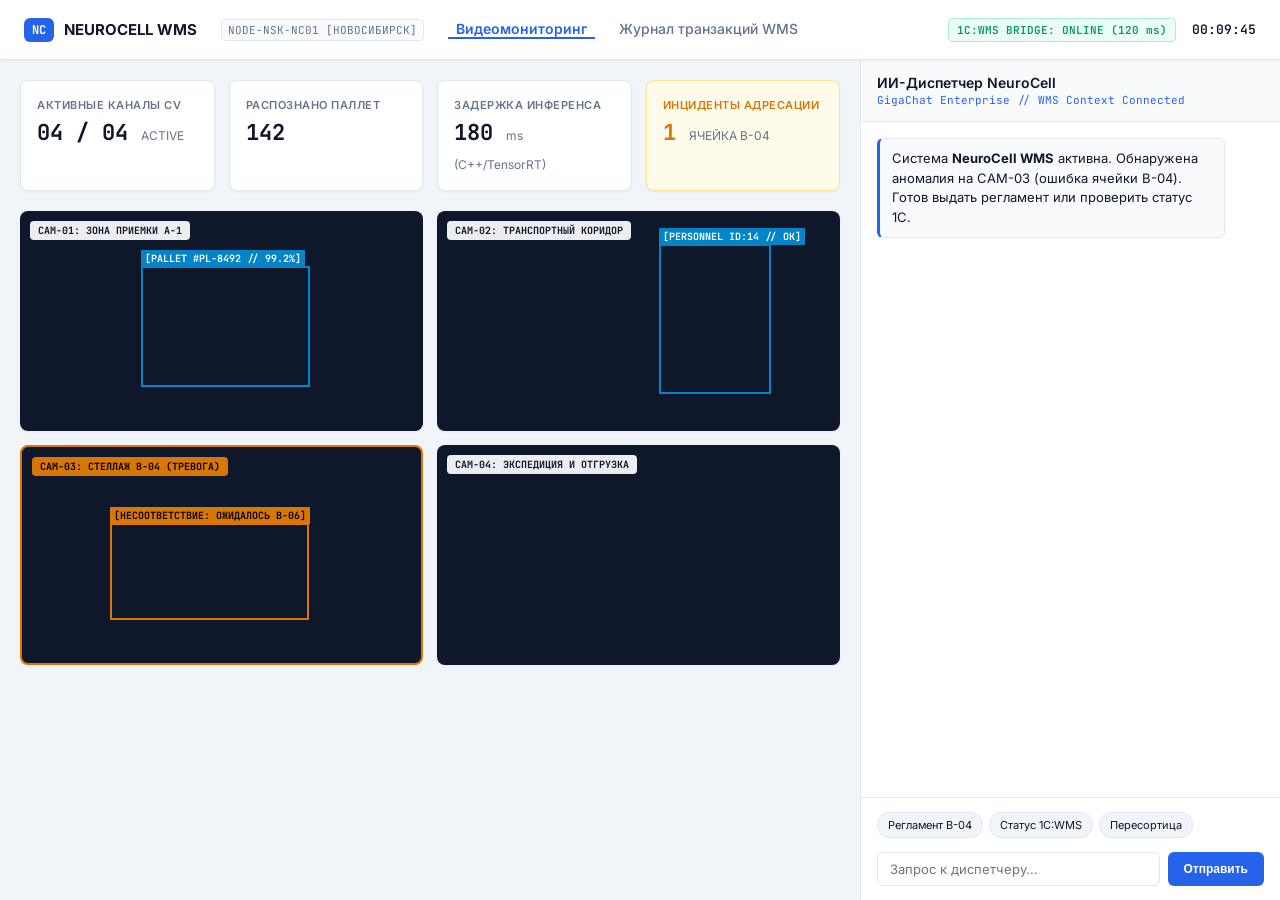
==== index.html @ 1f00ec38 "feat: initial commit NeuroCell WMS with Vercel API and light theme" ====
<!DOCTYPE html>
<html lang="ru">
<head>
    <meta charset="UTF-8">
    <meta name="viewport" content="width=device-width, initial-scale=1.0">
    <title>NeuroCell WMS | Оперативный видеомониторинг</title>
    <link href="https://fonts.googleapis.com/css2?family=Inter:wght@400;500;600;700&family=JetBrains+Mono:wght@400;600;700&display=swap" rel="stylesheet">
    <link rel="stylesheet" href="styles.css">
</head>
<body>
    <header>
        <div class="header-left">
            <div class="logo">
                <span class="logo-badge">NC</span>
                <span>NEUROCELL WMS</span>
            </div>
            <span class="node-id">NODE-NSK-NC01 [НОВОСИБИРСК]</span>
            <nav>
                <a href="index.html" class="active">Видеомониторинг</a>
                <a href="logs.html">Журнал транзакций WMS</a>
            </nav>
        </div>
        <div class="header-right">
            <div class="badge-status">
                1С:WMS BRIDGE: ONLINE (120 ms)
            </div>
            <div class="clock" id="system-clock">--:--:--</div>
        </div>
    </header>

    <div class="dashboard-layout">
        <main>
            <section class="kpi-panel">
                <div class="kpi-card">
                    <span class="kpi-label">Активные каналы CV</span>
                    <div class="kpi-value">04 / 04 <span>ACTIVE</span></div>
                </div>
                <div class="kpi-card">
                    <span class="kpi-label">Распознано паллет</span>
                    <div class="kpi-value" id="pallet-counter">142</div>
                </div>
                <div class="kpi-card">
                    <span class="kpi-label">Задержка инференса</span>
                    <div class="kpi-value">180 <span>ms (C++/TensorRT)</span></div>
                </div>
                <div class="kpi-card warn">
                    <span class="kpi-label" style="color: var(--status-warn)">Инциденты адресации</span>
                    <div class="kpi-value" style="color: var(--status-warn)">1 <span>ЯЧЕЙКА В-04</span></div>
                </div>
            </section>

            <section class="video-matrix">
                <!-- CAM 01 -->
                <div class="camera-feed">
                    <div class="cam-header">
                        <div class="cam-tag">CAM-01: ЗОНА ПРИЕМКИ А-1</div>
                    </div>
                    <div class="bbox" style="top: 25%; left: 30%; width: 42%; height: 55%;">
                        <div class="bbox-label">[PALLET #PL-8492 // 99.2%]</div>
                    </div>
                </div>

                <!-- CAM 02 -->
                <div class="camera-feed">
                    <div class="cam-header">
                        <div class="cam-tag">CAM-02: ТРАНСПОРТНЫЙ КОРИДОР</div>
                    </div>
                    <div class="bbox" style="top: 15%; left: 55%; width: 28%; height: 68%;">
                        <div class="bbox-label">[PERSONNEL ID:14 // OK]</div>
                    </div>
                </div>

                <!-- CAM 03 (ALARM) -->
                <div class="camera-feed" style="border: 2px solid var(--status-warn);">
                    <div class="cam-header">
                        <div class="cam-tag" style="background: var(--status-warn); color: #000;">CAM-03: СТЕЛЛАЖ В-04 (ТРЕВОГА)</div>
                    </div>
                    <div class="bbox alarm" style="top: 35%; left: 22%; width: 50%; height: 45%;">
                        <div class="bbox-label">[НЕСООТВЕТСТВИЕ: ОЖИДАЛОСЬ В-06]</div>
                    </div>
                </div>

                <!-- CAM 04 -->
                <div class="camera-feed">
                    <div class="cam-header">
                        <div class="cam-tag">CAM-04: ЭКСПЕДИЦИЯ И ОТГРУЗКА</div>
                    </div>
                </div>
            </section>
        </main>

        <aside>
            <div class="ai-header">
                <h2>ИИ-Диспетчер NeuroCell</h2>
                <p>GigaChat Enterprise // WMS Context Connected</p>
            </div>
            
            <div class="chat-messages" id="chat-window">
                <div class="msg msg-sys">
                    Система <strong>NeuroCell WMS</strong> активна. Обнаружена аномалия на CAM-03 (ошибка ячейки В-04). Готов выдать регламент или проверить статус 1C.
                </div>
            </div>

            <div class="chat-controls">
                <div class="chips-row">
                    <button type="button" class="chip-btn" onclick="sendQuickMessage('Дай регламент расследования ошибки ячейки В-04')">Регламент В-04</button>
                    <button type="button" class="chip-btn" onclick="sendQuickMessage('Проверь текущий статус шлюза 1C:WMS')">Статус 1C:WMS</button>
                    <button type="button" class="chip-btn" onclick="sendQuickMessage('Что делать при пересортице паллет?')">Пересортица</button>
                </div>
                <div class="chat-input-group">
                    <input type="text" id="chat-input" placeholder="Запрос к диспетчеру..." onkeypress="handleEnter(event)">
                    <button type="button" class="btn-send" onclick="sendMessage()">Отправить</button>
                </div>
            </div>
        </aside>
    </div>

    <script src="app.js"></script>
</body>
</html>
---- styles.css ----
/* styles.css */
:root {
    --bg-canvas: #f1f5f9;
    --bg-panel: #ffffff;
    --border-subtle: #e2e8f0;
    --border-focus: #2563eb;
    
    --text-main: #0f172a;
    --text-muted: #64748b;
    
    /* Статусные цвета */
    --status-ok: #059669;
    --status-warn: #d97706;
    --status-err: #dc2626;
    --status-info: #0284c7;
    --status-brand: #2563eb;

    --font-ui: 'Inter', sans-serif;
    --font-data: 'JetBrains Mono', monospace;
    
    --shadow-sm: 0 1px 3px rgba(0, 0, 0, 0.05);
}

* { box-sizing: border-box; margin: 0; padding: 0; }

body {
    background-color: var(--bg-canvas);
    color: var(--text-main);
    font-family: var(--font-ui);
    height: 100vh;
    display: flex;
    flex-direction: column;
    font-size: 14px;
}

/* Header */
header {
    background-color: var(--bg-panel);
    border-bottom: 1px solid var(--border-subtle);
    display: flex;
    justify-content: space-between;
    align-items: center;
    padding: 0 24px;
    height: 60px;
    box-shadow: var(--shadow-sm);
    z-index: 10;
}

.header-left { display: flex; align-items: center; gap: 24px; }
.logo { font-weight: 700; font-size: 15px; color: var(--text-main); display: flex; align-items: center; gap: 10px; }
.logo-badge { background: var(--status-brand); color: #fff; padding: 4px 8px; border-radius: 6px; font-family: var(--font-data); font-size: 12px; }
.node-id { font-size: 11px; font-family: var(--font-data); color: var(--text-muted); background: #f8fafc; padding: 3px 6px; border-radius: 4px; border: 1px solid var(--border-subtle); }

nav { display: flex; gap: 16px; height: 100%; }
nav a {
    text-decoration: none;
    color: var(--text-muted);
    font-weight: 500;
    display: flex;
    align-items: center;
    padding: 0 8px;
    border-bottom: 2px solid transparent;
    transition: all 0.2s;
}
nav a:hover { color: var(--status-brand); }
nav a.active { color: var(--status-brand); border-bottom-color: var(--status-brand); font-weight: 600; }

.header-right { display: flex; align-items: center; gap: 16px; }
.badge-status {
    display: inline-flex;
    align-items: center;
    gap: 6px;
    font-size: 11px;
    font-family: var(--font-data);
    font-weight: 600;
    padding: 4px 8px;
    border-radius: 4px;
    background: #ecfdf5;
    color: var(--status-ok);
    border: 1px solid #a7f3d0;
}
.clock { font-family: var(--font-data); font-weight: 600; color: var(--text-main); font-size: 13px; }

/* Dashboard Grid */
.dashboard-layout {
    display: grid;
    grid-template-columns: 1fr 420px;
    flex: 1;
    overflow: hidden;
}

main { padding: 20px; overflow-y: auto; display: flex; flex-direction: column; gap: 20px; }

/* KPI Metrics */
.kpi-panel { display: grid; grid-template-columns: repeat(4, 1fr); gap: 14px; }
.kpi-card {
    background: var(--bg-panel);
    border: 1px solid var(--border-subtle);
    border-radius: 8px;
    padding: 14px 16px;
    box-shadow: var(--shadow-sm);
}
.kpi-card.warn { border-color: #fde68a; background: #fffbeb; }
.kpi-label { font-size: 11px; text-transform: uppercase; font-weight: 600; color: var(--text-muted); letter-spacing: 0.5px; }
.kpi-value { font-size: 22px; font-family: var(--font-data); font-weight: 700; margin-top: 6px; }
.kpi-value span { font-size: 12px; font-family: var(--font-ui); font-weight: 400; color: var(--text-muted); }

/* Video Grid */
.video-matrix { display: grid; grid-template-columns: 1fr 1fr; gap: 14px; }
.camera-feed {
    background: #0f172a;
    border-radius: 8px;
    height: 220px;
    position: relative;
    overflow: hidden;
    box-shadow: var(--shadow-sm);
}
.cam-header {
    position: absolute; top: 10px; left: 10px; right: 10px;
    display: flex; justify-content: space-between; z-index: 2;
}
.cam-tag { background: rgba(255,255,255,0.92); color: #0f172a; padding: 3px 8px; font-family: var(--font-data); font-size: 10px; border-radius: 4px; font-weight: 700; }
.bbox { position: absolute; border: 2px solid var(--status-info); }
.bbox-label { background: var(--status-info); color: #fff; font-family: var(--font-data); font-size: 10px; padding: 2px 4px; font-weight: 700; position: absolute; top: -18px; left: -2px; white-space: nowrap; }
.bbox.alarm { border-color: var(--status-warn); }
.bbox.alarm .bbox-label { background: var(--status-warn); color: #000; }

/* AI Console Sidebar */
aside { background: var(--bg-panel); border-left: 1px solid var(--border-subtle); display: flex; flex-direction: column; z-index: 5; }
.ai-header { padding: 14px 16px; border-bottom: 1px solid var(--border-subtle); background: #f8fafc; }
.ai-header h2 { font-size: 14px; font-weight: 600; color: var(--text-main); }
.ai-header p { font-size: 11px; font-family: var(--font-data); color: var(--status-brand); margin-top: 2px; }

.chat-messages { flex: 1; padding: 16px; overflow-y: auto; display: flex; flex-direction: column; gap: 12px; }
.msg { max-width: 90%; padding: 10px 12px; border-radius: 6px; font-size: 13px; line-height: 1.5; }
.msg-sys { background: #f8fafc; border: 1px solid var(--border-subtle); border-left: 3px solid var(--status-brand); align-self: flex-start; }
.msg-op { background: var(--status-brand); color: #fff; align-self: flex-end; border-bottom-right-radius: 0; }

.chat-controls { padding: 14px 16px; border-top: 1px solid var(--border-subtle); background: #ffffff; }
.chips-row { display: flex; gap: 6px; margin-bottom: 10px; overflow-x: auto; padding-bottom: 4px; }
.chips-row::-webkit-scrollbar { height: 3px; }
.chip-btn {
    background: #f1f5f9;
    border: 1px solid var(--border-subtle);
    color: var(--text-main);
    padding: 5px 10px;
    border-radius: 12px;
    font-size: 11px;
    font-family: var(--font-ui);
    cursor: pointer;
    white-space: nowrap;
    transition: all 0.2s;
}
.chip-btn:hover { background: #e2e8f0; border-color: #cbd5e1; }

.chat-input-group { display: flex; gap: 8px; }
input[type="text"] {
    flex: 1;
    border: 1px solid var(--border-subtle);
    padding: 8px 12px;
    border-radius: 6px;
    outline: none;
    font-family: var(--font-ui);
    font-size: 13px;
}
input[type="text"]:focus { border-color: var(--status-brand); }
button.btn-send {
    background: var(--status-brand);
    color: #fff;
    border: none;
    padding: 0 16px;
    border-radius: 6px;
    cursor: pointer;
    font-weight: 600;
    font-size: 12px;
}

/* Tables */
.table-container { background: var(--bg-panel); border: 1px solid var(--border-subtle); border-radius: 8px; overflow: hidden; box-shadow: var(--shadow-sm); }
table { width: 100%; border-collapse: collapse; text-align: left; }
th, td { padding: 10px 14px; border-bottom: 1px solid var(--border-subtle); }
th { font-size: 11px; text-transform: uppercase; color: var(--text-muted); background: #f8fafc; font-weight: 600; }
td { font-family: var(--font-data); font-size: 12px; }
.row-warn { background: #fffbeb; }
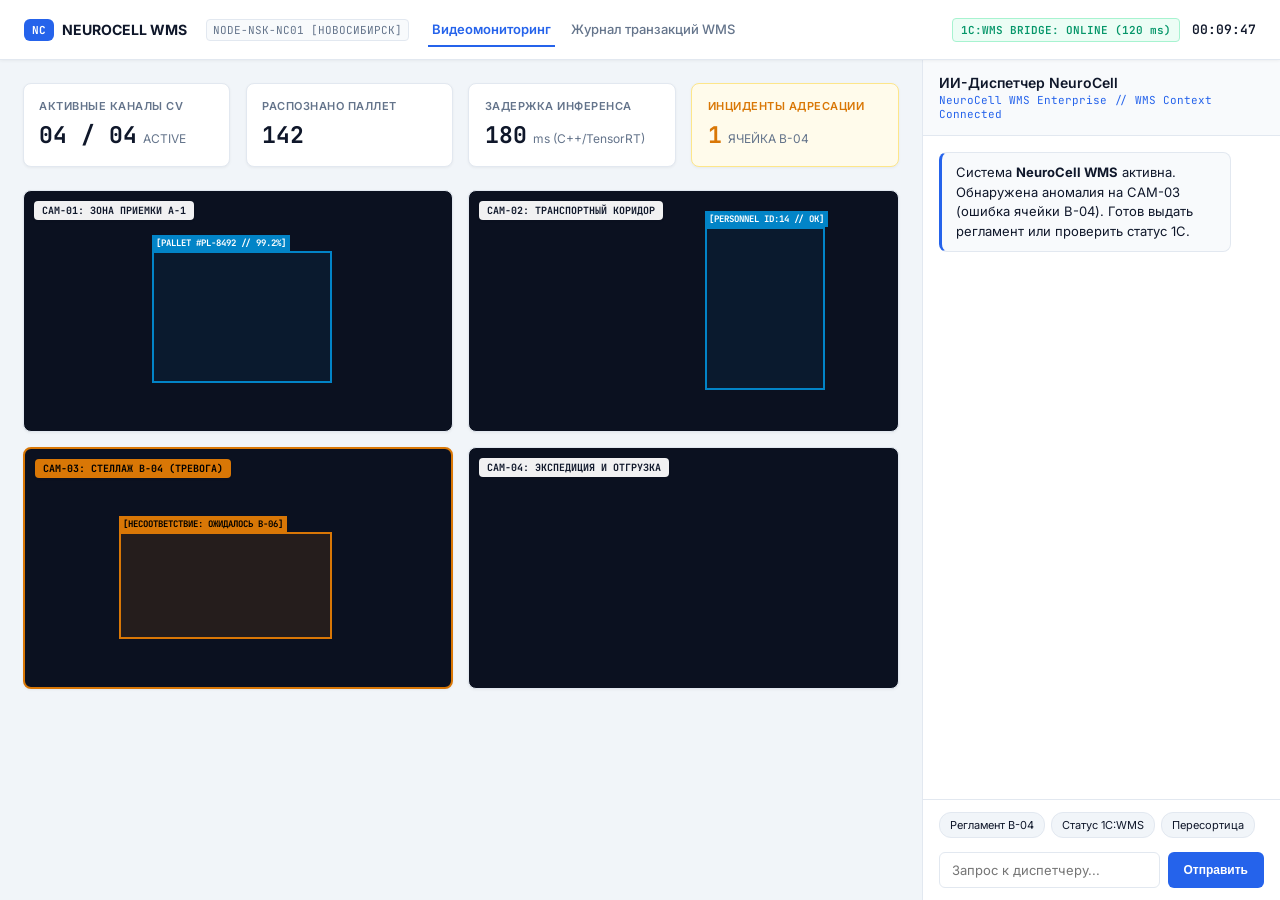
==== commit 2d2c552f: "m" ====
--- a/index.html
+++ b/index.html
@@ -92,7 +92,7 @@
         <aside>
             <div class="ai-header">
                 <h2>ИИ-Диспетчер NeuroCell</h2>
-                <p>GigaChat Enterprise // WMS Context Connected</p>
+                <p>NeuroCell WMS Enterprise // WMS Context Connected</p>
             </div>
             
             <div class="chat-messages" id="chat-window">
@@ -117,4 +117,4 @@
 
     <script src="app.js"></script>
 </body>
-</html>+</html>
--- a/styles.css
+++ b/styles.css
@@ -15,57 +15,118 @@
     --status-info: #0284c7;
     --status-brand: #2563eb;
 
-    --font-ui: 'Inter', sans-serif;
-    --font-data: 'JetBrains Mono', monospace;
+    --font-ui: 'Inter', -apple-system, BlinkMacSystemFont, "Segoe UI", Roboto, sans-serif;
+    --font-data: 'JetBrains Mono', Consolas, monospace;
     
     --shadow-sm: 0 1px 3px rgba(0, 0, 0, 0.05);
-}
-
-* { box-sizing: border-box; margin: 0; padding: 0; }
+    --shadow-md: 0 4px 6px -1px rgba(0, 0, 0, 0.08);
+}
+
+*, *::before, *::after { 
+    box-sizing: border-box; 
+    margin: 0; 
+    padding: 0; 
+}
+
+html, body {
+    height: 100%;
+}
 
 body {
     background-color: var(--bg-canvas);
     color: var(--text-main);
     font-family: var(--font-ui);
-    height: 100vh;
+    min-height: 100vh;
+    min-height: 100dvh;
     display: flex;
     flex-direction: column;
-    font-size: 14px;
-}
-
-/* Header */
+    font-size: clamp(13px, 0.9vw, 14px);
+    overflow-x: hidden;
+}
+
+/* ==========================================================================
+   1. ШАПКА (HEADER) — Адаптивная
+   ========================================================================== */
 header {
     background-color: var(--bg-panel);
     border-bottom: 1px solid var(--border-subtle);
     display: flex;
     justify-content: space-between;
     align-items: center;
-    padding: 0 24px;
-    height: 60px;
+    padding: 0 clamp(12px, 2vw, 24px);
+    min-height: 60px;
     box-shadow: var(--shadow-sm);
-    z-index: 10;
-}
-
-.header-left { display: flex; align-items: center; gap: 24px; }
-.logo { font-weight: 700; font-size: 15px; color: var(--text-main); display: flex; align-items: center; gap: 10px; }
-.logo-badge { background: var(--status-brand); color: #fff; padding: 4px 8px; border-radius: 6px; font-family: var(--font-data); font-size: 12px; }
-.node-id { font-size: 11px; font-family: var(--font-data); color: var(--text-muted); background: #f8fafc; padding: 3px 6px; border-radius: 4px; border: 1px solid var(--border-subtle); }
-
-nav { display: flex; gap: 16px; height: 100%; }
+    z-index: 20;
+    flex-wrap: wrap;
+    gap: 12px;
+}
+
+.header-left { 
+    display: flex; 
+    align-items: center; 
+    gap: clamp(10px, 1.5vw, 20px);
+    flex-wrap: wrap;
+}
+
+.logo { 
+    font-weight: 700; 
+    font-size: clamp(14px, 1.1vw, 16px); 
+    color: var(--text-main); 
+    display: flex; 
+    align-items: center; 
+    gap: 8px; 
+    white-space: nowrap;
+}
+
+.logo-badge { 
+    background: var(--status-brand); 
+    color: #fff; 
+    padding: 4px 8px; 
+    border-radius: 6px; 
+    font-family: var(--font-data); 
+    font-size: 11px; 
+}
+
+.node-id { 
+    font-size: 11px; 
+    font-family: var(--font-data); 
+    color: var(--text-muted); 
+    background: #f8fafc; 
+    padding: 3px 6px; 
+    border-radius: 4px; 
+    border: 1px solid var(--border-subtle); 
+    white-space: nowrap;
+}
+
+nav { 
+    display: flex; 
+    gap: 12px; 
+    height: 100%; 
+}
+
 nav a {
     text-decoration: none;
     color: var(--text-muted);
     font-weight: 500;
-    display: flex;
+    display: inline-flex;
     align-items: center;
-    padding: 0 8px;
+    padding: 8px 4px;
     border-bottom: 2px solid transparent;
-    transition: all 0.2s;
+    transition: color 0.15s, border-color 0.15s;
+    white-space: nowrap;
+    font-size: 13px;
 }
 nav a:hover { color: var(--status-brand); }
 nav a.active { color: var(--status-brand); border-bottom-color: var(--status-brand); font-weight: 600; }
 
-.header-right { display: flex; align-items: center; gap: 16px; }
+.header-right { 
+    display: flex; 
+    align-items: center; 
+    gap: 12px; 
+    margin-left: auto;
+    flex-wrap: wrap;
+}
+
 .badge-status {
     display: inline-flex;
     align-items: center;
@@ -78,67 +139,272 @@
     background: #ecfdf5;
     color: var(--status-ok);
     border: 1px solid #a7f3d0;
-}
-.clock { font-family: var(--font-data); font-weight: 600; color: var(--text-main); font-size: 13px; }
-
-/* Dashboard Grid */
+    white-space: nowrap;
+}
+
+.clock { 
+    font-family: var(--font-data); 
+    font-weight: 600; 
+    color: var(--text-main); 
+    font-size: 13px; 
+    white-space: nowrap;
+}
+
+/* ==========================================================================
+   2. ГЛАВНЫЙ ЛЕЙАУТ (DASHBOARD LAYOUT)
+   ========================================================================== */
 .dashboard-layout {
     display: grid;
-    grid-template-columns: 1fr 420px;
+    grid-template-columns: minmax(0, 1fr) clamp(340px, 28vw, 460px);
     flex: 1;
+    min-height: 0; /* Критично для правильного скролла внутри грида */
     overflow: hidden;
 }
 
-main { padding: 20px; overflow-y: auto; display: flex; flex-direction: column; gap: 20px; }
-
-/* KPI Metrics */
-.kpi-panel { display: grid; grid-template-columns: repeat(4, 1fr); gap: 14px; }
+main { 
+    padding: clamp(12px, 1.8vw, 24px); 
+    overflow-y: auto; 
+    display: flex; 
+    flex-direction: column; 
+    gap: clamp(14px, 1.8vw, 24px); 
+    min-width: 0; /* Не дает переполнять grid-колонку */
+}
+
+/* ==========================================================================
+   3. ПАНЕЛЬ KPI (МЕТРИКИ) — auto-fit сетка
+   ========================================================================== */
+.kpi-panel { 
+    display: grid; 
+    grid-template-columns: repeat(auto-fit, minmax(min(100%, 190px), 1fr)); 
+    gap: clamp(10px, 1.2vw, 16px); 
+}
+
 .kpi-card {
     background: var(--bg-panel);
     border: 1px solid var(--border-subtle);
     border-radius: 8px;
-    padding: 14px 16px;
+    padding: clamp(12px, 1.2vw, 16px);
     box-shadow: var(--shadow-sm);
-}
-.kpi-card.warn { border-color: #fde68a; background: #fffbeb; }
-.kpi-label { font-size: 11px; text-transform: uppercase; font-weight: 600; color: var(--text-muted); letter-spacing: 0.5px; }
-.kpi-value { font-size: 22px; font-family: var(--font-data); font-weight: 700; margin-top: 6px; }
-.kpi-value span { font-size: 12px; font-family: var(--font-ui); font-weight: 400; color: var(--text-muted); }
-
-/* Video Grid */
-.video-matrix { display: grid; grid-template-columns: 1fr 1fr; gap: 14px; }
+    display: flex;
+    flex-direction: column;
+    justify-content: space-between;
+}
+
+.kpi-card.warn { 
+    border-color: #fde68a; 
+    background: #fffbeb; 
+}
+
+.kpi-label { 
+    font-size: 11px; 
+    text-transform: uppercase; 
+    font-weight: 600; 
+    color: var(--text-muted); 
+    letter-spacing: 0.5px; 
+}
+
+.kpi-value { 
+    font-size: clamp(20px, 1.8vw, 26px); 
+    font-family: var(--font-data); 
+    font-weight: 700; 
+    margin-top: 6px; 
+    display: flex;
+    align-items: baseline;
+    gap: 6px;
+    flex-wrap: wrap;
+}
+
+.kpi-value span { 
+    font-size: 12px; 
+    font-family: var(--font-ui); 
+    font-weight: 400; 
+    color: var(--text-muted); 
+}
+
+/* ==========================================================================
+   4. СЕТКА КАМЕР (16:9 АВТО-ПРОПОРЦИИ)
+   ========================================================================== */
+.video-matrix { 
+    display: grid; 
+    grid-template-columns: repeat(auto-fit, minmax(min(100%, 320px), 1fr)); 
+    gap: clamp(10px, 1.2vw, 16px); 
+}
+
 .camera-feed {
-    background: #0f172a;
+    background: #0b1120;
     border-radius: 8px;
-    height: 220px;
+    aspect-ratio: 16 / 9;
+    min-height: 200px;
     position: relative;
     overflow: hidden;
     box-shadow: var(--shadow-sm);
-}
+    border: 1px solid var(--border-subtle);
+}
+
 .cam-header {
-    position: absolute; top: 10px; left: 10px; right: 10px;
-    display: flex; justify-content: space-between; z-index: 2;
-}
-.cam-tag { background: rgba(255,255,255,0.92); color: #0f172a; padding: 3px 8px; font-family: var(--font-data); font-size: 10px; border-radius: 4px; font-weight: 700; }
-.bbox { position: absolute; border: 2px solid var(--status-info); }
-.bbox-label { background: var(--status-info); color: #fff; font-family: var(--font-data); font-size: 10px; padding: 2px 4px; font-weight: 700; position: absolute; top: -18px; left: -2px; white-space: nowrap; }
-.bbox.alarm { border-color: var(--status-warn); }
-.bbox.alarm .bbox-label { background: var(--status-warn); color: #000; }
-
-/* AI Console Sidebar */
-aside { background: var(--bg-panel); border-left: 1px solid var(--border-subtle); display: flex; flex-direction: column; z-index: 5; }
-.ai-header { padding: 14px 16px; border-bottom: 1px solid var(--border-subtle); background: #f8fafc; }
-.ai-header h2 { font-size: 14px; font-weight: 600; color: var(--text-main); }
-.ai-header p { font-size: 11px; font-family: var(--font-data); color: var(--status-brand); margin-top: 2px; }
-
-.chat-messages { flex: 1; padding: 16px; overflow-y: auto; display: flex; flex-direction: column; gap: 12px; }
-.msg { max-width: 90%; padding: 10px 12px; border-radius: 6px; font-size: 13px; line-height: 1.5; }
-.msg-sys { background: #f8fafc; border: 1px solid var(--border-subtle); border-left: 3px solid var(--status-brand); align-self: flex-start; }
-.msg-op { background: var(--status-brand); color: #fff; align-self: flex-end; border-bottom-right-radius: 0; }
-
-.chat-controls { padding: 14px 16px; border-top: 1px solid var(--border-subtle); background: #ffffff; }
-.chips-row { display: flex; gap: 6px; margin-bottom: 10px; overflow-x: auto; padding-bottom: 4px; }
-.chips-row::-webkit-scrollbar { height: 3px; }
+    position: absolute; 
+    top: 10px; 
+    left: 10px; 
+    right: 10px;
+    display: flex; 
+    justify-content: space-between; 
+    z-index: 2;
+    pointer-events: none;
+}
+
+.cam-tag { 
+    background: rgba(255, 255, 255, 0.94); 
+    color: #0f172a; 
+    padding: 3px 8px; 
+    font-family: var(--font-data); 
+    font-size: 10px; 
+    border-radius: 4px; 
+    font-weight: 700; 
+    box-shadow: var(--shadow-sm);
+}
+
+/* Bounding Boxes */
+.bbox { 
+    position: absolute; 
+    border: 2px solid var(--status-info); 
+    background: rgba(2, 132, 199, 0.08);
+}
+
+.bbox-label { 
+    background: var(--status-info); 
+    color: #fff; 
+    font-family: var(--font-data); 
+    font-size: 9px; 
+    padding: 2px 4px; 
+    font-weight: 700; 
+    position: absolute; 
+    top: -18px; 
+    left: -2px; 
+    white-space: nowrap; 
+}
+
+.bbox.alarm { 
+    border-color: var(--status-warn); 
+    background: rgba(217, 119, 6, 0.12);
+}
+.bbox.alarm .bbox-label { 
+    background: var(--status-warn); 
+    color: #000; 
+}
+
+/* ==========================================================================
+   5. САЙДБАР ИИ-ДИСПЕТЧЕРА (ЧАТ)
+   ========================================================================== */
+aside { 
+    background: var(--bg-panel); 
+    border-left: 1px solid var(--border-subtle); 
+    display: flex; 
+    flex-direction: column; 
+    z-index: 10;
+    
+    /* КРИТИЧНО ДЛЯ СКРОЛЛА: жестко держим высоту колонки */
+    height: 100%;
+    max-height: 100%;
+    min-height: 0; 
+    min-width: 0;
+    overflow: hidden; /* Родитель не растягивается наружу */
+}
+
+.ai-header { 
+    padding: 14px 16px; 
+    border-bottom: 1px solid var(--border-subtle); 
+    background: #f8fafc; 
+    flex-shrink: 0; /* Шапка чата никогда не сжимается */
+}
+
+.ai-header h2 { 
+    font-size: 14px; 
+    font-weight: 600; 
+    color: var(--text-main); 
+}
+
+.ai-header p { 
+    font-size: 11px; 
+    font-family: var(--font-data); 
+    color: var(--status-brand); 
+    margin-top: 2px; 
+}
+
+.chat-messages { 
+    flex: 1 1 0; /* flex-grow: 1, flex-shrink: 1, flex-basis: 0 */
+    min-height: 0; /* Разрешает блоку стать меньше контента и включить скролл */
+    padding: 16px; 
+    overflow-y: auto; 
+    overflow-x: hidden;
+    display: flex; 
+    flex-direction: column; 
+    gap: 12px; 
+    -webkit-overflow-scrolling: touch;
+}
+
+/* Кастомный аккуратный скроллбар */
+.chat-messages::-webkit-scrollbar {
+    width: 6px;
+}
+.chat-messages::-webkit-scrollbar-track {
+    background: transparent;
+}
+.chat-messages::-webkit-scrollbar-thumb {
+    background: #cbd5e1;
+    border-radius: 4px;
+}
+.chat-messages::-webkit-scrollbar-thumb:hover {
+    background: #94a3b8;
+}
+
+.chat-controls { 
+    padding: 12px 16px; 
+    border-top: 1px solid var(--border-subtle); 
+    background: #ffffff; 
+    flex-shrink: 0; /* Панель ввода всегда прижата к низу и не сжимается */
+}
+
+.msg { 
+    max-width: 90%; 
+    padding: 10px 14px; 
+    border-radius: 8px; 
+    font-size: 13px; 
+    line-height: 1.5; 
+    word-break: break-word;
+}
+
+.msg-sys { 
+    background: #f8fafc; 
+    border: 1px solid var(--border-subtle); 
+    border-left: 3px solid var(--status-brand); 
+    align-self: flex-start; 
+}
+
+.msg-op { 
+    background: var(--status-brand); 
+    color: #fff; 
+    align-self: flex-end; 
+    border-bottom-right-radius: 2px; 
+}
+
+.chat-controls { 
+    padding: 12px 16px; 
+    border-top: 1px solid var(--border-subtle); 
+    background: #ffffff; 
+}
+
+.chips-row { 
+    display: flex; 
+    gap: 6px; 
+    margin-bottom: 10px; 
+    overflow-x: auto; 
+    padding-bottom: 4px; 
+    -webkit-overflow-scrolling: touch;
+}
+
+.chips-row::-webkit-scrollbar { height: 4px; }
+.chips-row::-webkit-scrollbar-thumb { background: #cbd5e1; border-radius: 4px; }
+
 .chip-btn {
     background: #f1f5f9;
     border: 1px solid var(--border-subtle);
@@ -149,21 +415,29 @@
     font-family: var(--font-ui);
     cursor: pointer;
     white-space: nowrap;
-    transition: all 0.2s;
+    transition: background-color 0.15s, border-color 0.15s;
+    flex-shrink: 0;
 }
 .chip-btn:hover { background: #e2e8f0; border-color: #cbd5e1; }
 
-.chat-input-group { display: flex; gap: 8px; }
+.chat-input-group { 
+    display: flex; 
+    gap: 8px; 
+}
+
 input[type="text"] {
     flex: 1;
+    min-width: 0;
     border: 1px solid var(--border-subtle);
-    padding: 8px 12px;
+    padding: 9px 12px;
     border-radius: 6px;
     outline: none;
     font-family: var(--font-ui);
     font-size: 13px;
+    transition: border-color 0.15s;
 }
 input[type="text"]:focus { border-color: var(--status-brand); }
+
 button.btn-send {
     background: var(--status-brand);
     color: #fff;
@@ -173,12 +447,106 @@
     cursor: pointer;
     font-weight: 600;
     font-size: 12px;
-}
-
-/* Tables */
-.table-container { background: var(--bg-panel); border: 1px solid var(--border-subtle); border-radius: 8px; overflow: hidden; box-shadow: var(--shadow-sm); }
-table { width: 100%; border-collapse: collapse; text-align: left; }
-th, td { padding: 10px 14px; border-bottom: 1px solid var(--border-subtle); }
-th { font-size: 11px; text-transform: uppercase; color: var(--text-muted); background: #f8fafc; font-weight: 600; }
-td { font-family: var(--font-data); font-size: 12px; }
-.row-warn { background: #fffbeb; }+    white-space: nowrap;
+    transition: background-color 0.15s;
+}
+button.btn-send:hover { background: #1d4ed8; }
+
+/* ==========================================================================
+   6. ТАБЛИЦЫ (СТРАНИЦА LOGS) С АВТО-СКРОЛЛОМ
+   ========================================================================== */
+.table-container { 
+    background: var(--bg-panel); 
+    border: 1px solid var(--border-subtle); 
+    border-radius: 8px; 
+    overflow-x: auto; 
+    box-shadow: var(--shadow-sm); 
+    -webkit-overflow-scrolling: touch;
+}
+
+table { 
+    width: 100%; 
+    min-width: 640px; /* Чтобы не сжимало колонки до нечитаемости */
+    border-collapse: collapse; 
+    text-align: left; 
+}
+
+th, td { 
+    padding: 10px 14px; 
+    border-bottom: 1px solid var(--border-subtle); 
+}
+
+th { 
+    font-size: 11px; 
+    text-transform: uppercase; 
+    color: var(--text-muted); 
+    background: #f8fafc; 
+    font-weight: 600; 
+    letter-spacing: 0.5px;
+}
+
+td { 
+    font-family: var(--font-data); 
+    font-size: 12px; 
+}
+
+.row-warn { background: #fffbeb; }
+
+/* ==========================================================================
+   7. МЕДИА-ЗАПРОСЫ (MEDIA QUERIES) ДЛЯ МОБИЛЬНЫХ И ПЛАНШЕТОВ
+   ========================================================================== */
+
+/* Планшеты и компактные экраны (< 1080px): переключение в одну колонку */
+@media (max-width: 1080px) {
+    body {
+        overflow-y: auto;
+    }
+
+    .dashboard-layout {
+        grid-template-columns: 1fr;
+        grid-template-rows: auto auto;
+        overflow: visible;
+    }
+
+    main {
+        overflow-y: visible;
+    }
+
+    aside {
+        border-left: none;
+        border-top: 1px solid var(--border-subtle);
+        height: 520px;
+    }
+}
+
+/* Смартфоны (< 640px) */
+@media (max-width: 640px) {
+    header {
+        padding: 10px 14px;
+        min-height: auto;
+    }
+
+    .header-left, .header-right {
+        width: 100%;
+        justify-content: space-between;
+    }
+
+    nav {
+        order: 3;
+        width: 100%;
+        border-top: 1px solid var(--border-subtle);
+        padding-top: 8px;
+    }
+
+    .node-id {
+        display: none; /* Прячем технический узел на узких экранах ради компактности */
+    }
+
+    .video-matrix {
+        grid-template-columns: 1fr; /* По одной камере во всю ширину */
+    }
+
+    aside {
+        height: 440px;
+    }
+}
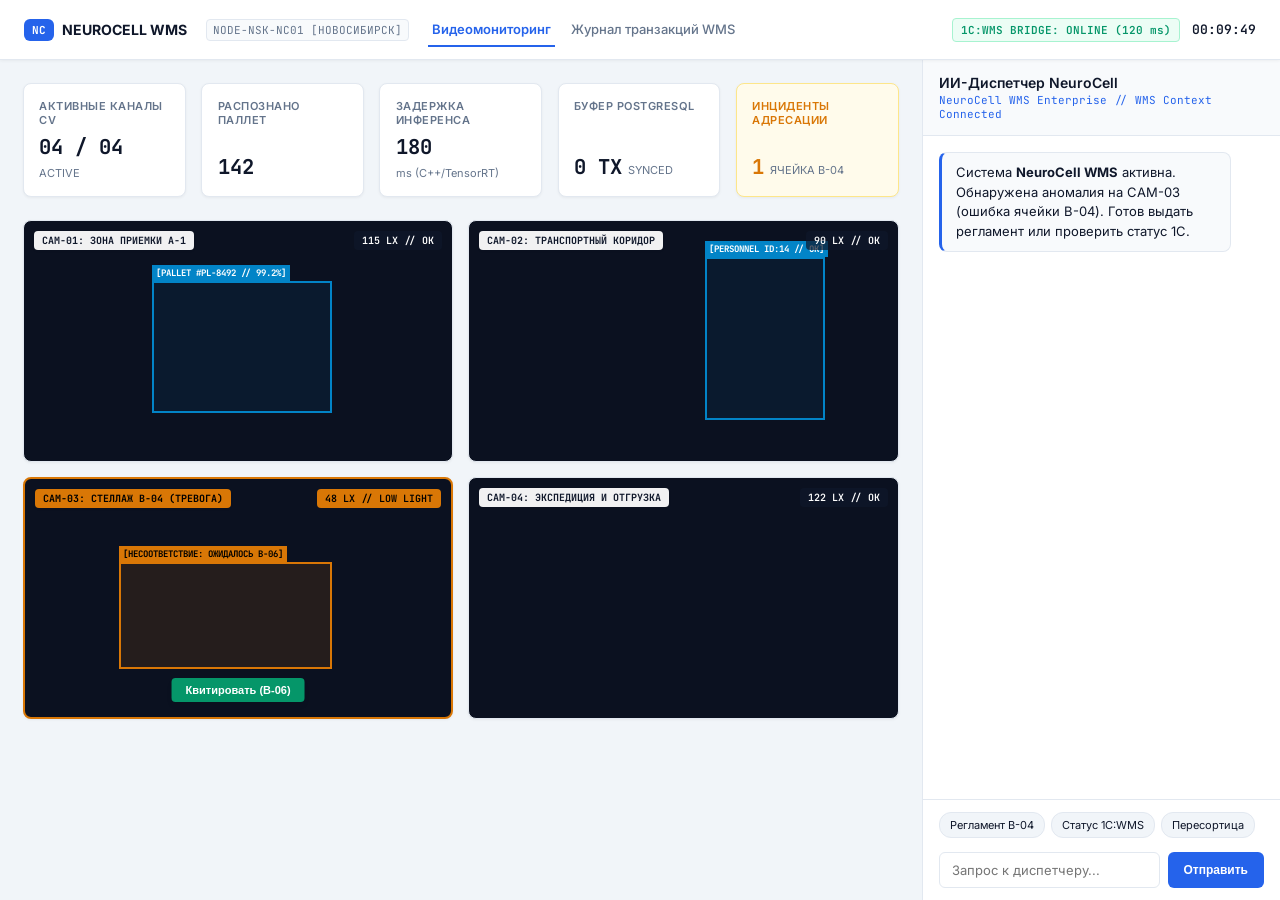
==== commit 8fd4cc50: "l" ====
--- a/index.html
+++ b/index.html
@@ -43,9 +43,13 @@
                     <span class="kpi-label">Задержка инференса</span>
                     <div class="kpi-value">180 <span>ms (C++/TensorRT)</span></div>
                 </div>
-                <div class="kpi-card warn">
-                    <span class="kpi-label" style="color: var(--status-warn)">Инциденты адресации</span>
-                    <div class="kpi-value" style="color: var(--status-warn)">1 <span>ЯЧЕЙКА В-04</span></div>
+                 <div class="kpi-card">
+                    <span class="kpi-label">Буфер PostgreSQL</span>
+                    <div class="kpi-value">0 TX <span>SYNCED</span></div>
+                </div>
+                <div class="kpi-card warn" id="incident-card">
+                    <span class="kpi-label" id="incident-label" style="color: var(--status-warn)">Инциденты адресации</span>
+                    <div class="kpi-value" id="incident-counter" style="color: var(--status-warn)">1 <span>ЯЧЕЙКА В-04</span></div>
                 </div>
             </section>
 
@@ -54,6 +58,7 @@
                 <div class="camera-feed">
                     <div class="cam-header">
                         <div class="cam-tag">CAM-01: ЗОНА ПРИЕМКИ А-1</div>
+                        <div class="cam-lux">115 LX // OK</div>
                     </div>
                     <div class="bbox" style="top: 25%; left: 30%; width: 42%; height: 55%;">
                         <div class="bbox-label">[PALLET #PL-8492 // 99.2%]</div>
@@ -64,6 +69,7 @@
                 <div class="camera-feed">
                     <div class="cam-header">
                         <div class="cam-tag">CAM-02: ТРАНСПОРТНЫЙ КОРИДОР</div>
+                        <div class="cam-lux">90 LX // OK</div>
                     </div>
                     <div class="bbox" style="top: 15%; left: 55%; width: 28%; height: 68%;">
                         <div class="bbox-label">[PERSONNEL ID:14 // OK]</div>
@@ -71,12 +77,14 @@
                 </div>
 
                 <!-- CAM 03 (ALARM) -->
-                <div class="camera-feed" style="border: 2px solid var(--status-warn);">
+                <div class="camera-feed" id="cam-03" style="border: 2px solid var(--status-warn);">
                     <div class="cam-header">
                         <div class="cam-tag" style="background: var(--status-warn); color: #000;">CAM-03: СТЕЛЛАЖ В-04 (ТРЕВОГА)</div>
+                        <div class="cam-lux low">48 LX // LOW LIGHT</div>
                     </div>
+                     <button type="button" id="btn-ack" class="btn-ack" onclick="acknowledgeAlert()">Квитировать (В-06)</button>
                     <div class="bbox alarm" style="top: 35%; left: 22%; width: 50%; height: 45%;">
-                        <div class="bbox-label">[НЕСООТВЕТСТВИЕ: ОЖИДАЛОСЬ В-06]</div>
+                        <div class="bbox-label" id="cam-03-bbox-label">[НЕСООТВЕТСТВИЕ: ОЖИДАЛОСЬ В-06]</div>
                     </div>
                 </div>
 
@@ -84,6 +92,7 @@
                 <div class="camera-feed">
                     <div class="cam-header">
                         <div class="cam-tag">CAM-04: ЭКСПЕДИЦИЯ И ОТГРУЗКА</div>
+                         <div class="cam-lux">122 LX // OK</div>
                     </div>
                 </div>
             </section>
@@ -117,4 +126,4 @@
 
     <script src="app.js"></script>
 </body>
-</html>
+</html>
--- a/styles.css
+++ b/styles.css
@@ -175,7 +175,7 @@
    ========================================================================== */
 .kpi-panel { 
     display: grid; 
-    grid-template-columns: repeat(auto-fit, minmax(min(100%, 190px), 1fr)); 
+    grid-template-columns: repeat(auto-fit, minmax(min(100%, 150px), 1fr)); 
     gap: clamp(10px, 1.2vw, 16px); 
 }
 
@@ -204,7 +204,7 @@
 }
 
 .kpi-value { 
-    font-size: clamp(20px, 1.8vw, 26px); 
+    font-size: clamp(18px, 1.6vw, 22px); 
     font-family: var(--font-data); 
     font-weight: 700; 
     margin-top: 6px; 
@@ -215,7 +215,7 @@
 }
 
 .kpi-value span { 
-    font-size: 12px; 
+    font-size: 11px; 
     font-family: var(--font-ui); 
     font-weight: 400; 
     color: var(--text-muted); 
@@ -239,6 +239,7 @@
     overflow: hidden;
     box-shadow: var(--shadow-sm);
     border: 1px solid var(--border-subtle);
+    transition: border-color 0.3s;
 }
 
 .cam-header {
@@ -261,6 +262,44 @@
     border-radius: 4px; 
     font-weight: 700; 
     box-shadow: var(--shadow-sm);
+    transition: background 0.3s, color 0.3s;
+}
+
+.cam-lux {
+    background: rgba(15, 23, 42, 0.7);
+    color: #fff;
+    padding: 3px 8px;
+    font-family: var(--font-data);
+    font-size: 10px;
+    border-radius: 4px;
+    font-weight: 600;
+}
+
+.cam-lux.low {
+    background: var(--status-warn);
+    color: #000;
+}
+
+.btn-ack {
+    position: absolute;
+    bottom: 15px;
+    left: 50%;
+    transform: translateX(-50%);
+    background: var(--status-ok);
+    color: white;
+    border: none;
+    padding: 6px 14px;
+    font-size: 11px;
+    font-weight: 700;
+    border-radius: 4px;
+    cursor: pointer;
+    z-index: 10;
+    box-shadow: var(--shadow-md);
+    transition: background 0.2s;
+}
+
+.btn-ack:hover {
+    background: #047857;
 }
 
 /* Bounding Boxes */
